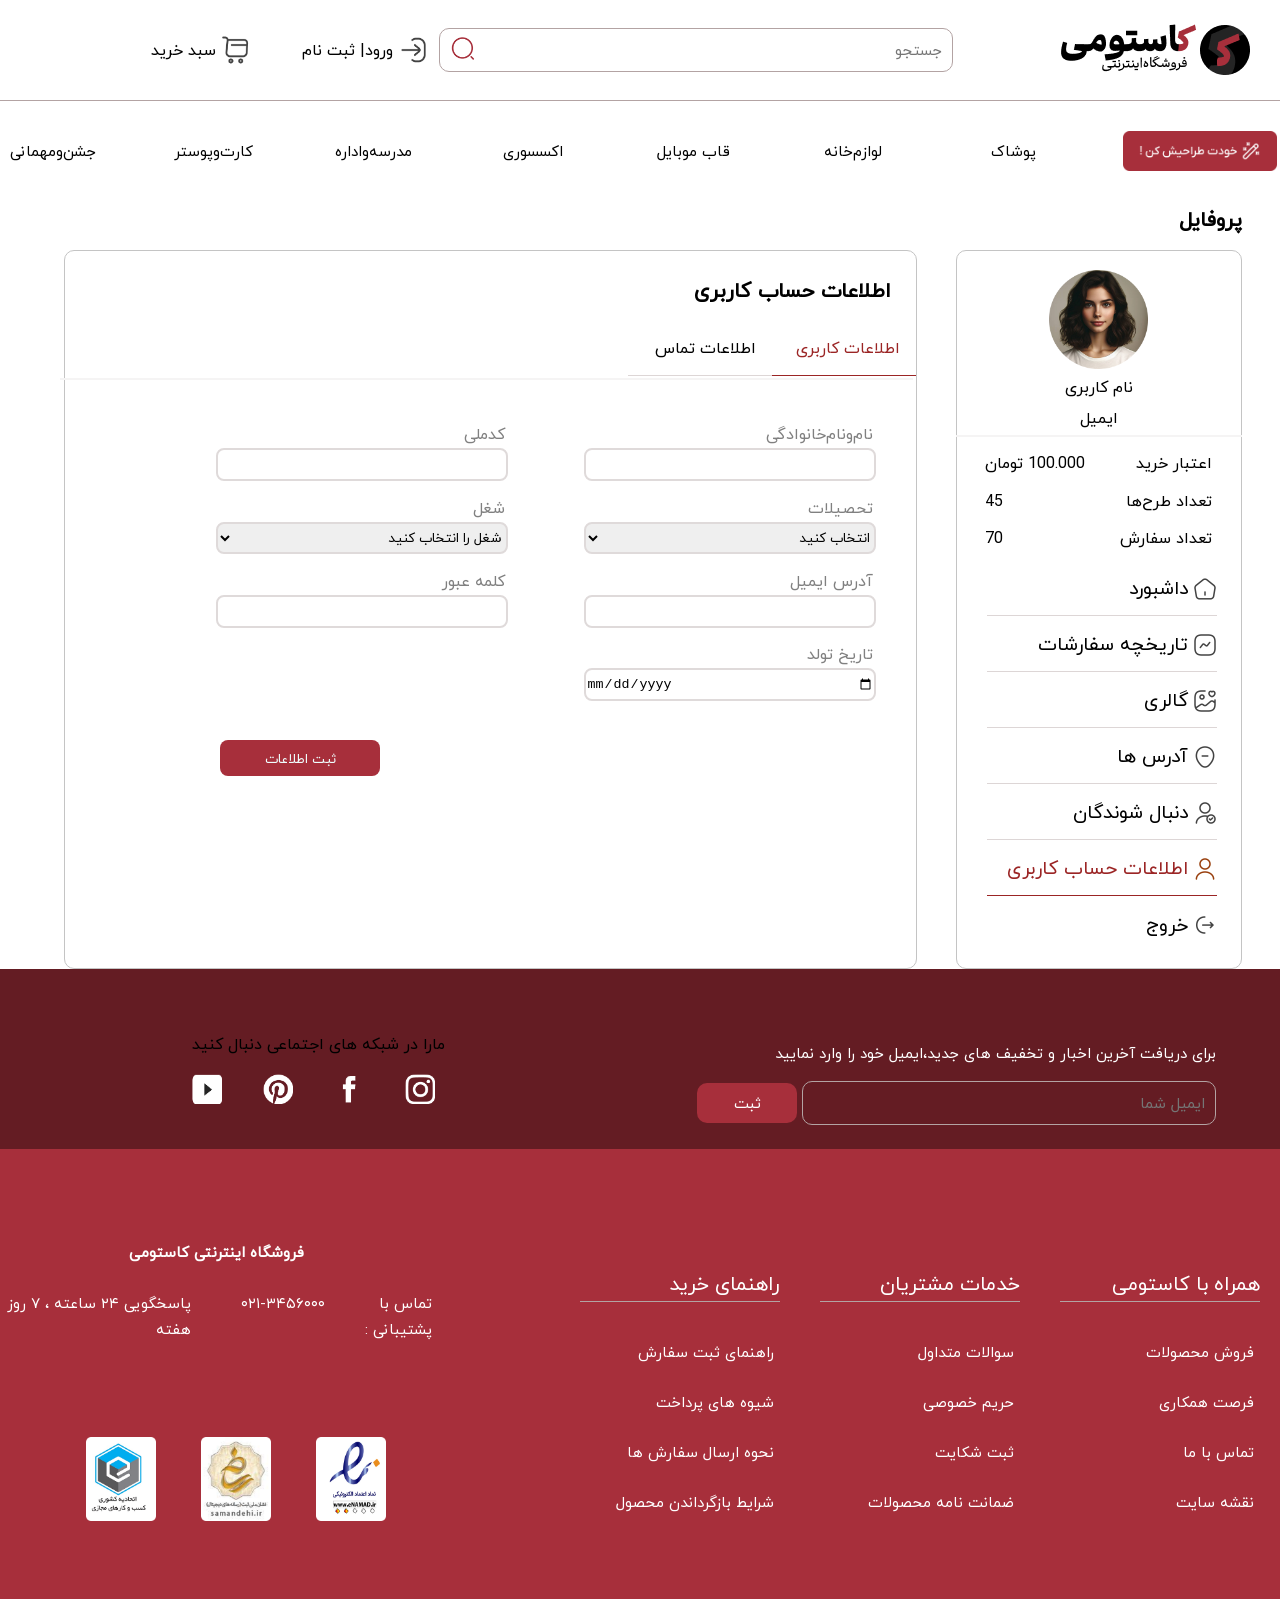
==== Acountinfo.html @ 2e13a1df "acount info" ====
<!DOCTYPE html>
<html dir="rtl" lang="en">

<head>
    <meta charset="UTF-8">
    <meta http-equiv="X-UA-Compatible" content="IE=edge">
    <meta name="viewport" content="width=device-width, initial-scale=1.0">
    <title>Document</title>
    <link rel="stylesheet" href="Style/index.css">
    <link rel="stylesheet" href="Style/userprofileBase.css">

    <link rel="stylesheet" href="Style/Acountinfo.css">
</head>

<body>

    <div class="header">

        <div class="main-Header">
            <img src="Image/header/icon/header-logo.png" alt="لوگوی کاستومی" class="header-logo">
            <div class="center-header">
                <input type="text" placeholder="جستجو" class="searchbar">
                <img src="Image/header/icon/search-vector.png" alt="جستجو" class="search-icon" height="25px"
                    width="25px">

            </div>
            <div class="left-header">
                <div class="login">
                    <img src="Image/header/icon/Login-vector.png" alt="ورود" class="login-icon" height="30px"
                        width="30px">
                    <p> ورود| ثبت نام</p>
                </div>
                <div class="shoppingcart">
                    <img src="Image/header/icon/shopping-cart-vector.png" alt="سبد خرید" class="shoppingcart-icon"
                        height="30px" width="30px">
                    <p>سبد خرید</p>
                </div>

            </div>
        </div>
    </div>
    <div class="menubar">


        <img src="Image/pages/fisrspage/you-desin-it-logo.png" alt="خودت طراحیش کن" class="you-desin-it-logo">
        <button class="menubar-button">پوشاک</button>
        <button class="menubar-button">لوازم‌خانه</button>
        <button class="menubar-button">قاب موبایل</button>
        <button class="menubar-button">اکسسوری</button>
        <button class="menubar-button">مدرسه‌واداره</button>
        <button class="menubar-button">کارت‌وپوستر</button>
        <button class="menubar-button">جشن‌ومهمانی</button>
    </div>

        <div class="page-name">پروفایل</div>
    <div class="maincontent">
        <div class="right-Part">
            <div class="userinformation">
                <img src="Image/pages/fisrspage/Profile pic.png" class="userimage" alt="عکس کاربر">
                <p class="username">نام کاربری</p>
                <p class="useremail">ایمیل</p>
                <div class="line"></div>
            </div>
          
            <div class="userinformation-grid">
                <p>اعتبار خرید</p>
                <p class="left-text">100.000 تومان</p>
                <p>تعداد طرح‌ها</p>
                <p class="left-text">45</p>
                <p>تعداد سفارش</p>
                <p class="left-text">70</p>
            </div>
            <div class="button-box">

                <button class="left-side-button">
                    <img src="Image/pages/userprofile/home.png" class="icon">
                    داشبورد
                </button>
                <button class="left-side-button">
                    <img src="Image/pages/userprofile/activity.png" class="icon">
                    تاریخچه سفارشات
                </button>
                <button class="left-side-button">
                    <img src="Image/pages/userprofile/gallery.png" class="icon">
                    گالری
                </button>
                <button class="left-side-button">
                    <img src="Image/pages/userprofile/Lock 3-1.png" class="icon">
                    آدرس ها </button>
                <button class="left-side-button">
                    <img src="Image/pages/userprofile/Lock 3-2.png" class="icon">
                    دنبال شوندگان
                </button>
                <button class="left-side-button redline-button">
                    <img src="Image/pages/userprofile/Lock 3-3.png" class="icon">
                    اطلاعات حساب کاربری
                </button>
                <button class="left-side-button">
                    <img src="Image/pages/userprofile/Lock 4.png" class="icon">
                    خروج
                </button>


            </div>
        </div>
        <div class="left-Part">
            <p class="page-name">اطلاعات حساب کاربری</p>
            <div class="acount-info-button-box">
                <button class="left-side-button redline-button">
                    اطلاعات کاربری
                </button>
                <button class="left-side-button">
                    اطلاعات تماس
                </button>
               
            </div>
            <div class="line"></div>
        <div class="user-information">
            <div class="input-box">
                <p class="input-name">نام‌ونام‌خانوادگی</p>
                <input class="input">
            </div>
            <div class="input-box">
                <p class="input-name">کدملی</p>
                <input class="input">
            </div>
            <div class="input-box">
                <p class="input-name">تحصیلات</p>
                <select class="input select" name="education-level">
                    <option value=""> انتخاب کنید</option>
                    <option value="high-school">دیپلم</option>
                    <option value="diploma">فوق دیپلم</option>
                    <option value="bachelor">لیسانس</option>
                    <option value="master">فوق لیسانس</option>
                    <option value="phd">دکترا</option>
                </select>
            </div>
            <div class="input-box">
                <p class="input-name">شغل</p>
                <select class="input select" name="job-title">
                    <option value="">شغل را انتخاب کنید</option>
                    <option value="student">دانشجو</option>
                    <option value="engineer">مهندس</option>
                    <option value="programmer">برنامه‌نویس</option>
                    <option value="manager">مدیر</option>
                    <option value="teacher">معلم</option>
                    <option value="other">سایر</option>
                </select>
            </div>
            <div class="input-box">
                <p class="input-name">آدرس ایمیل</p>
                <input type="email" class="input">
            </div>
            <div class="input-box">
                <p class="input-name">کلمه عبور</p>
                <input type="password" class="input">
            </div>
            <div class="input-box">
                <p class="input-name">تاریخ تولد</p>
                <input type="date" class="input">
            </div>
            <button type="submit" class="signup-button"> ثبت اطلاعات </button>

        </div>
        </div>

    </div>





    <div class="footer">
        <div class="first-footer">
            <div class="first-footer-right">
                <p class="first-footer-right-text"> برای دریافت آخرین اخبار و تخفیف های جدید،ایمیل خود را وارد نمایید
                </p>


                <div class="email-input">
                    <input type="email" placeholder="ایمیل شما" class="email-input-text">
                    <button class="email-input-button">ثبت</button>
                </div>
            </div>
            <div class="first-footer-left">
                <p class="first-footer-left-text"> مارا در شبکه های اجتماعی دنبال کنید</p>
                <div class="socialmedia">
                    <img src="Image/footer/icon/Instagram svg.png" alt="اینستاگرام" class="socialmedia-icon">
                    <img src="Image/footer/icon/facebook svg.png" alt="فیسبوک" class="socialmedia-icon">
                    <img src="Image/footer/icon/Pinterest svg.png" alt="پینترست" class="socialmedia-icon">
                    <img src="Image/footer/icon/YouTube svg.png" alt="یوتیوب" class="socialmedia-icon">
                </div>

            </div>
        </div>
        <div class="second-footer">
            <div class="second-footer-part">
                <p class="footer-text-header">همراه با کاستومی</p>
                <button class="footerButton"> فروش محصولات</button>
                <button class="footerButton"> فرصت همکاری</button>
                <button class="footerButton"> تماس با ما</button>
                <button class="footerButton">نقشه سایت</button>
            </div>
            <div class="second-footer-part">
                <p class="footer-text-header">خدمات مشتریان</p>
                <button class="footerButton"> سوالات متداول</button>
                <button class="footerButton"> حریم خصوصی</button>

                <button class="footerButton"> ثبت شکایت</button>
                <button class="footerButton"> ضمانت نامه محصولات</button>
            </div>
            <div class="second-footer-part">
                <p class="footer-text-header">راهنمای خرید</p>
                <button class="footerButton">راهنمای ثبت سفارش</button>
                <button class="footerButton">شیوه های پرداخت</button>
                <button class="footerButton">نحوه ارسال سفارش ها</button>
                <button class="footerButton">شرایط بازگرداندن محصول</button>

            </div>

            <div class="second-footer-left">
                <h1 class="second-footer-left-text">فروشگاه اینترنتی کاستومی</h1>
                <div class="second-footer-left-mid">
                    <p>تماس با پشتیبانی : </p>
                    <p>۰۲۱-۳۴۵۶۰۰۰
                    </p>
                    <p>پاسخگویی ۲۴ ساعته ، ۷ روز هفته </p>
                </div>

                <div class="second-footer-left-icone">
                    <img src="Image/footer/icon/01.png" alt="کاستومی" class="footer-icon">
                    <img src="Image/footer/icon/02.png" alt="کاستومی" class="footer-icon">
                    <img src="Image/footer/icon/03.png" alt="کاستومی" class="footer-icon">
                </div>
            </div>
        </div>
    </div>
</body>



</html>
---- Style/index.css ----
@font-face {
    font-family: 'IRANyekan';
    src: url('Font/IRANyekan.ttf') format('truetype');
}

body {

    margin: 0;
    padding: 0;
    justify-content: center;
    align-items: center;

    font-family: 'IRANyekan', sans-serif;

}

.header {
    border-bottom: 1px solid #b3a3a3;
}

.first-header {
    background-color: #A72F3B;

    width: 100%;
    align-items: center;
    display: flex;
    justify-content: center;
}

.first-header-text {
    color: white;
    font-size: 15px;
    font-weight: bold;
    font-family: 'IRANyekan', sans-serif;
    text-align: center;
}

p {
    font-family: 'IRANyekan', sans-serif;
    
}
select{
    font-family: 'IRANyekan', sans-serif;
}

button {
    font-family: 'IRANyekan', sans-serif;
}

.main-Header {
    background-color: white;
    width: 100%;
    height: 100px;
    display: flex;
    justify-content: space-between;
    align-items: center;
}

.left-header {

    margin-left: 150px;
    right: 0;
    display: flex;
    align-items: center;
    justify-content: center;

}

.shoppingcart {

    width: 100px;
    height: 40px;

    display: flex;
    justify-content: center;
    align-items: center;
}

.login {
    width: 130px;
    height: 40px;
    display: flex;
    justify-content: center;
    align-items: center;
    margin-left: 50px;
}

.shoppingcart-icon {
    margin-left: 4px;
}

.login-icon {
    margin-left: 5px;
}

.center-header {
    position: relative;
}

.searchbar {
    width: 500px;
    height: 40px;
    border-radius: 10px;
    border: 1px solid #b3a3a3;
    font-family: 'IRANyekan', sans-serif;
    text-align: right;
    font-size: 15px;
    padding-right: 10px;
    margin-right: 100px;
    position: relative;

}

.search-icon {
    position: absolute;
    bottom: 11px;
    left: 11px;
}

.header-logo {
    margin-right: 30px;
}
.menubar {

    background-color: #ffffff;
    height: 100px;
    width: 100%;
    display: flex;
    justify-content: center;
    align-items: center;
    grid-gap: 60px;
}

.you-desin-it-logo {
    height: 40px;
}




.menubar-button {
    height: 40px;
    width: 100px;
    border-radius: 10px;
    border: none;
    background-color: #ffffff;
    font-size: 15px;
    font-family: 'IRANyekan', sans-serif;
    white-space: nowrap;
}

.menubar-button:hover {
    background-color: #A72F3B;
    color: white;
}

.slider {

    background-color: #EDD5D8;
    width: 100%;
    height: 400px;
    margin-top: 15px;
    border-radius: 25px;
    display: inline-flex;
    align-items: center;
    position: relative;
    /* برای نگه داشتن موقعیت absolute درونش */

}




.first-footer {
    width: 100%;
    height: 180px;
    display: flex;
    justify-content: space-between;
    align-items: center;
    background-color: #641C23;
 

}

.first-footer-right {

    height: 68px;
    justify-content: flex;
    align-items: right;
    display: inline;
    margin-right: 5%;



}

.first-footer-right-text {
    color: white;
    font-size: 15px;
    font-family: 'IRANyekan', sans-serif;
}

.first-footer-left {
    margin-left: 10%;
}

.email-input-text {
    width: 400px;
    height: 40px;
    border-radius: 10px;
    border: 1px solid #b3a3a3;
    font-family: 'IRANyekan', sans-serif;
    text-align: right;
    font-size: 15px;
    padding-right: 10px;
    background-color: transparent;
}

.email-input-button {
    width: 100px;
    height: 40px;
    border-radius: 10px;
    border: none;
    background-color: #A72F3B;
    color: white;
    font-size: 15px;
    font-family: 'IRANyekan', sans-serif;
}

.socialmedia {
    display: flex;
    justify-content: space-between;
    align-items: center;
}

.socialmedia-icon {
    width: 30px;
    height: 30px;
    margin-right: 10px;
}

.first-footer-left {
    margin-left: 15%;
}




.second-footer {
    width: 100%;
    height: 450px;
    background-color: #A72F3B;
     display: flex;
    justify-content: right;
    align-items: center; 
    gap: 20px;
    

 

}

.second-footer-part {
    margin-top: 20px;
    margin-right: 20px;
    display: flex;
    flex-direction: column;
    justify-content: right;
    align-items: right;
    gap: 20;
}

.footer-text-header {
    color: white;
    font-size: 20px;
    font-family: 'IRANyekan', sans-serif;
    border-bottom: 1px solid #b3a3a3;
}

.footerButton {
    height: 40px;
    width: 200px;
    border: none;
    background-color: transparent;
    color: white;
    font-size: 15px;
    font-family: 'IRANyekan', sans-serif;
    text-align: right;
    margin-top: 10px;

}

.second-footer-left {
    justify-content: center;
    align-items: center;
    display: flex;
    flex-direction: column;  
    margin-right: 10%; 

}

.second-footer-left h1 {
    color: white;

}
.second-footer-left-mid> p:nth-child(2){
margin-left: 50px;
}
.second-footer-left p {
    color: white;
    font-size: 15px;
    font-family: 'IRANyekan', sans-serif;
}

.second-footer-left-mid {
    display: flex;
    flex-direction: row;
    justify-content: right;
    align-items: right;
 
}
.second-footer-left-icone {
    margin-top: 80px;

    }
.footer-icon {
    width: 70px;
    height: 84px;

    margin-left: 40px;
}
.second-footer-left-text {
    color: white;
    font-size: 15px;
    font-family: 'IRANyekan', sans-serif;
    margin-top: 20px;
    white-space: nowrap;
}
.second-footer-left {
    color: #b3a3a3;
    width: 50%;
    
}
---- Style/userprofileBase.css ----
.page-name{
    margin-right: 3%;
    font-weight: bolder;
    font-size: 1.3rem;
    white-space: nowrap;
}

.icon-text-header {
    display: flex;
    justify-content: center;
    align-items: center;
    flex-direction: row;
    width: 100%;

}
.maincontent{
    display: flex;}
.right-Part{
    width: 25%;
    margin: 0 3% 0 3%;
    display: flex;
    align-items: center;
    flex-direction: column;
    border: 1px solid #C4C4C4;
    border-radius: 10px;
    padding-bottom: 1rem;

}
.userinformation{
    display: flex;
    flex-direction: column;
    align-items: center;
    margin: 1rem 0 0 0;
    flex-wrap: nowrap;
    
}
.userinformation > *{
    padding: 0;
    margin: 0.2rem 0 0 0;
}


.userimage{
    width: 35%;
}
.see-more-text {
    white-space: nowrap;
    margin-left: 0.5rem;
    color: #A72F3B;

}
.line {
    width: 100%;
    height: 0;
    border: 1px solid #f5f4f4;
    margin: 3px;
    display: inline-block;
}
.line-white{
    border: 1px solid #ffffff;

}
.userinformation-grid{
    display: grid;
    grid-template-columns: 1fr 1fr;
    width: 80%;
    flex-wrap: nowrap;
}
.userinformation-grid > *{
    padding: 0;
    margin: 0.6rem 0 0 0;
}
.left-text{
    text-align: left;
}
.button-box{
    margin: 0.5rem 1.2rem 0 0;
    width: 90%;
    flex-wrap: nowrap;
}
.button-box > *{
    padding: 0;
    margin: 0 0 0 0;
}
.icon{
    width: 1.5rem;
    margin-top: 0.1rem;
    margin-left: 0.3rem;
}
.left-side-button{
    background-color: transparent;
    border: none;
    display: flex;
    justify-content: right;
    align-items: center;
    font-size: 1.2rem;
    text-align: right;
    width: 90%;
    border-bottom: 0.1rem solid rgb(221, 214, 214);
    height: 3.5rem;

    


}
.redline-button{
    color: rgb(155, 37, 37);
    border-bottom: 0.1rem solid rgb(155, 37, 37);

}

.redline-button >img{
    filter: invert(1) sepia(1) saturate(5000%) hue-rotate(-10deg) brightness(0.6);

}

.button-box> :last-child{
    border: none;
}
---- Style/Acountinfo.css ----
.left-Part{
    border: 1px solid #C4C4C4;
    border-radius: 10px;
    padding-bottom: 1rem;
    width: 75%;
    margin-left: 5%;
    
}
.user-information{
    display:grid;
    flex-wrap: nowrap;
    grid-template-columns: 1fr 1fr;
    column-gap: 1rem;
    height: 15rem;
    border-radius: 1rem;
    margin-right: 1.5rem;
    padding: 1rem;
    position: relative; 
    padding-bottom: 10rem;
    width: 45rem;
    margin-bottom: 5rem;
    
}
.input-box{
    display: flex;
    flex-wrap: nowrap;
    flex-direction: column;
    margin: 0;
    padding: 0;

      
}
.input-box >*{
    padding: 0;
    margin: 0;
    margin-top: 0.8rem;
}
.input-name{
    color: gray;
    margin-right: 0.2rem;

}
.input{
    width: 18rem;
    height: 1.8rem;
    border: 0.15rem solid rgb(223, 218, 218);
    border-radius: 0.5rem;
    margin: 0;
    
}

.select{
    height: 2rem;
    width: 18.3rem;
}
.signup-button{
    position: absolute;
    bottom: 2rem;
    left: 5rem;
    height: 2.2rem;
    width: 10rem;
    background-color: #A72F3B;
    border: 0;
    border-radius: 0.5rem;
    color: azure;

}
.acount-info-button-box{
    display: flex;
    width: 18rem;
    justify-content: space-between;
    margin-bottom:-0.8rem ;
}
.acount-info-button-box .left-side-button{
    width: 9rem;
    font-size: 1rem;
    text-align: center;
    padding-right:1rem ;
}
.page-name{
    margin-bottom: 0.8rem;
}
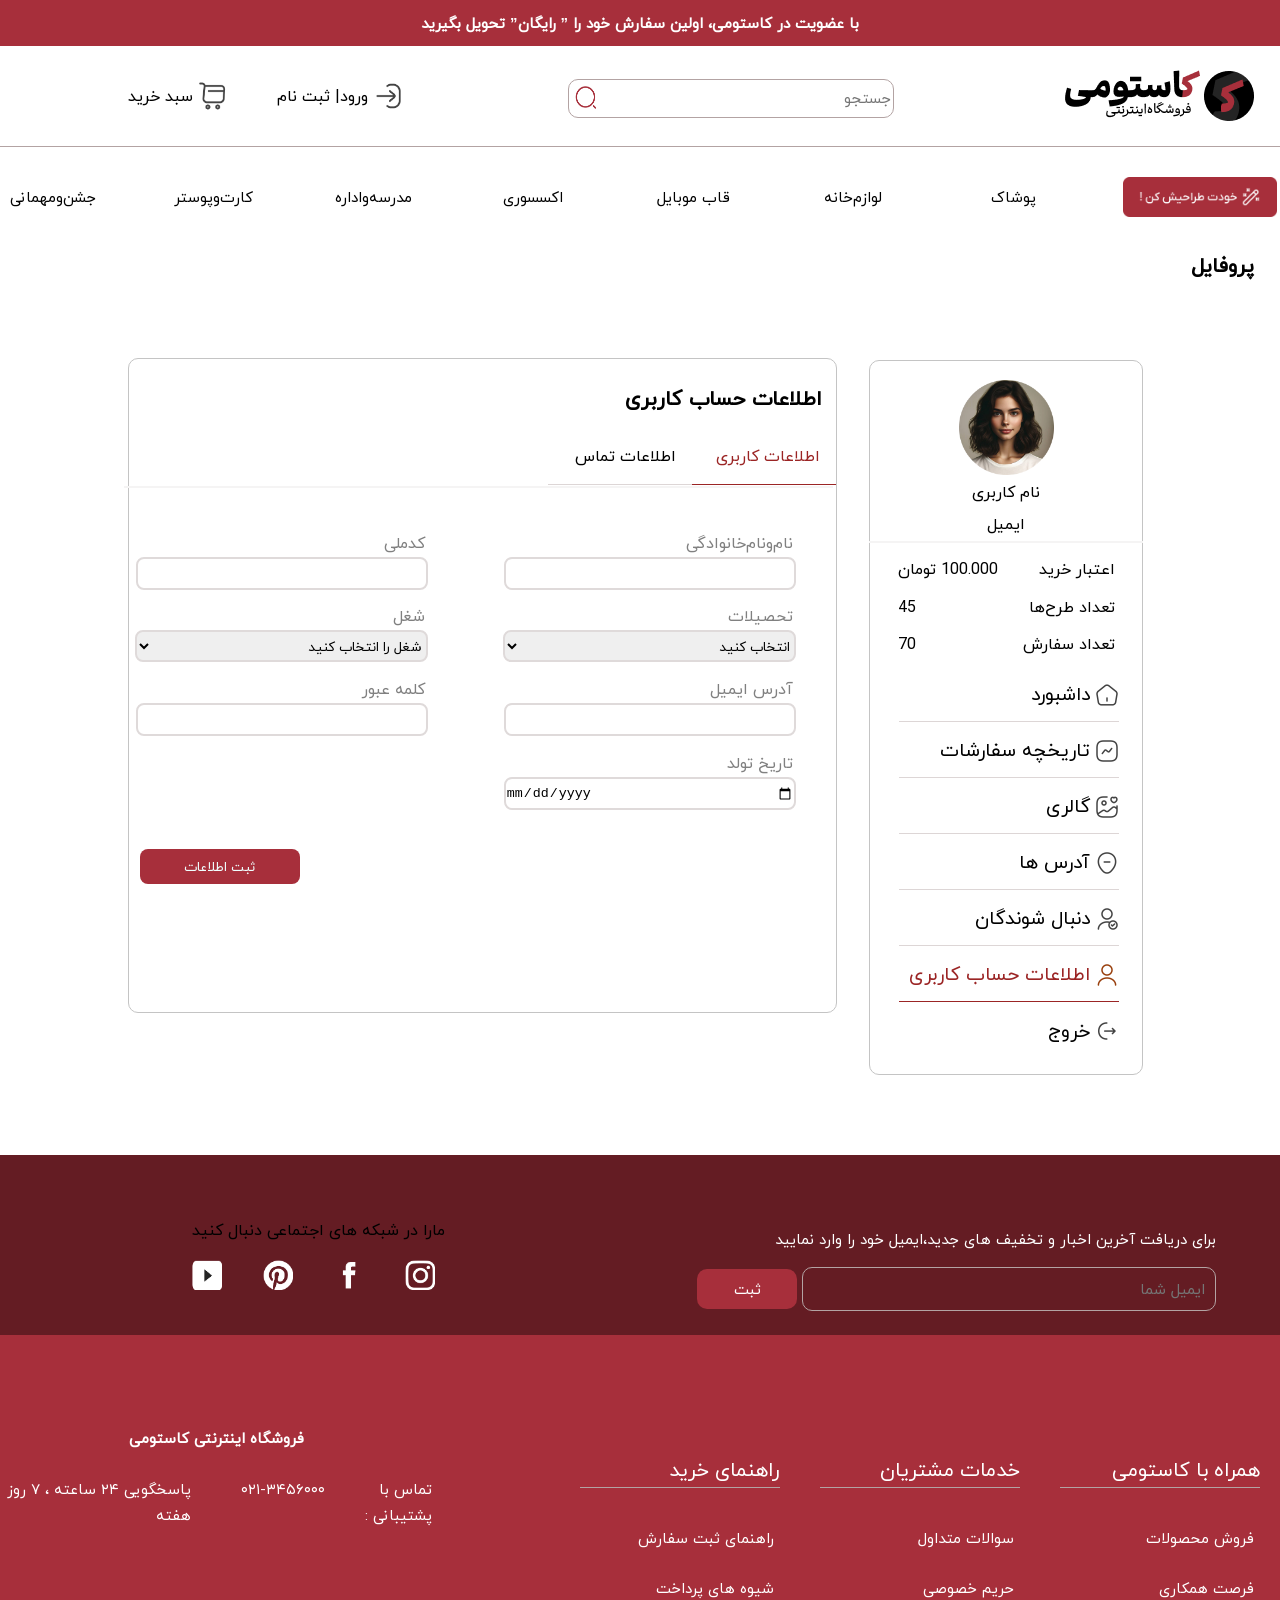
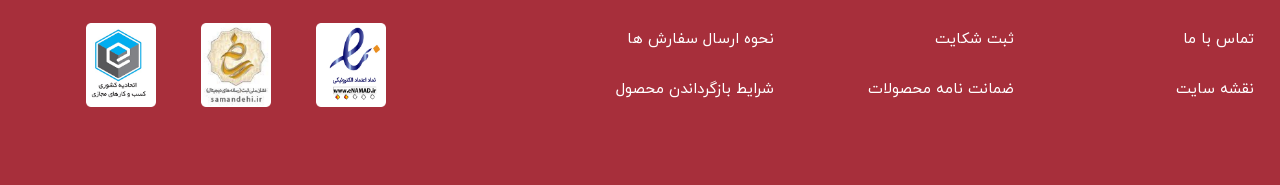
==== commit 510d9bcd: "phase 2 is add" ====
--- a/Acountinfo.html
+++ b/Acountinfo.html
@@ -14,10 +14,12 @@
 
 <body>
 
-    <div class="header">
-
+      <div class="header">
+        <div class="first-header" >
+            <h1 class="first-header-text">با عضویت در کاستومی، اولین سفارش خود را ” رایگان” تحویل بگیرید</h1>
+        </div>
         <div class="main-Header">
-            <img src="Image/header/icon/header-logo.png" alt="لوگوی کاستومی" class="header-logo">
+            <img src="Image/header/icon/header-logo.png" onclick="window.location.href='/fistpage.html'" alt="لوگوی کاستومی" class="header-logo">
             <div class="center-header">
                 <input type="text" placeholder="جستجو" class="searchbar">
                 <img src="Image/header/icon/search-vector.png" alt="جستجو" class="search-icon" height="25px"
@@ -25,12 +27,12 @@
 
             </div>
             <div class="left-header">
-                <div class="login">
-                    <img src="Image/header/icon/Login-vector.png" alt="ورود" class="login-icon" height="30px"
+                <div class="login" onclick="window.location.href='/login.html'">
+                    <img src="Image/header/icon/Login-vector.png"  alt="ورود" class="login-icon" height="30px"
                         width="30px">
                     <p> ورود| ثبت نام</p>
                 </div>
-                <div class="shoppingcart">
+                <div class="shoppingcart" onclick="window.location.href='/card-pay.html'">
                     <img src="Image/header/icon/shopping-cart-vector.png" alt="سبد خرید" class="shoppingcart-icon"
                         height="30px" width="30px">
                     <p>سبد خرید</p>
--- a/Style/index.css
+++ b/Style/index.css
@@ -3,6 +3,7 @@
     src: url('Font/IRANyekan.ttf') format('truetype');
 }
 
+
 body {
 
     margin: 0;
@@ -57,8 +58,7 @@
 }
 
 .left-header {
-
-    margin-left: 150px;
+    margin-left: 10%;
     right: 0;
     display: flex;
     align-items: center;
@@ -67,18 +67,12 @@
 }
 
 .shoppingcart {
-
-    width: 100px;
-    height: 40px;
-
     display: flex;
     justify-content: center;
     align-items: center;
 }
 
 .login {
-    width: 130px;
-    height: 40px;
     display: flex;
     justify-content: center;
     align-items: center;
@@ -95,30 +89,32 @@
 
 .center-header {
     position: relative;
+    width:25%;
+    height: 2.2rem;
 }
 
 .searchbar {
-    width: 500px;
-    height: 40px;
+    width: 100%;
+    height: 100%;
     border-radius: 10px;
     border: 1px solid #b3a3a3;
     font-family: 'IRANyekan', sans-serif;
     text-align: right;
     font-size: 15px;
-    padding-right: 10px;
-    margin-right: 100px;
     position: relative;
 
 }
 
 .search-icon {
     position: absolute;
-    bottom: 11px;
-    left: 11px;
+    width: 7%;
+    top:18%;
+    left: 0%;
+
 }
 
 .header-logo {
-    margin-right: 30px;
+    margin-right: 2%;
 }
 .menubar {
 
@@ -185,8 +181,6 @@
 .first-footer-right {
 
     height: 68px;
-    justify-content: flex;
-    align-items: right;
     display: inline;
     margin-right: 5%;
 
@@ -266,8 +260,7 @@
     display: flex;
     flex-direction: column;
     justify-content: right;
-    align-items: right;
-    gap: 20;
+   
 }
 
 .footer-text-header {
@@ -316,7 +309,7 @@
     display: flex;
     flex-direction: row;
     justify-content: right;
-    align-items: right;
+  
  
 }
 .second-footer-left-icone {
@@ -342,3 +335,19 @@
     
 }
 
+.maincontent {
+    display: flex;
+    justify-content: center;
+    align-items: center;
+    position: relative;
+    flex-direction: column;
+    width: 85%;
+    right: 7%;
+}
+.line {
+    width: 100%;
+    height: 0;
+    border: 1px solid #f5f4f4;
+    margin: 3px;
+    display: inline-block;
+}
--- a/Style/userprofileBase.css
+++ b/Style/userprofileBase.css
@@ -1,5 +1,5 @@
 .page-name{
-    margin-right: 3%;
+    margin-right: 2%;
     font-weight: bolder;
     font-size: 1.3rem;
     white-space: nowrap;
@@ -14,7 +14,10 @@
 
 }
 .maincontent{
-    display: flex;}
+    display: flex;
+margin-bottom: 5rem;
+flex-direction: row;
+}
 .right-Part{
     width: 25%;
     margin: 0 3% 0 3%;
--- a/Style/Acountinfo.css
+++ b/Style/Acountinfo.css
@@ -2,8 +2,8 @@
     border: 1px solid #C4C4C4;
     border-radius: 10px;
     padding-bottom: 1rem;
-    width: 75%;
-    margin-left: 5%;
+    width: 65%;
+    margin-left: 1%;
     
 }
 .user-information{
@@ -81,3 +81,7 @@
     margin-bottom: 0.8rem;
 }
 
+.right-Part{
+    margin-top: 4rem;
+    width: 25%;
+}
